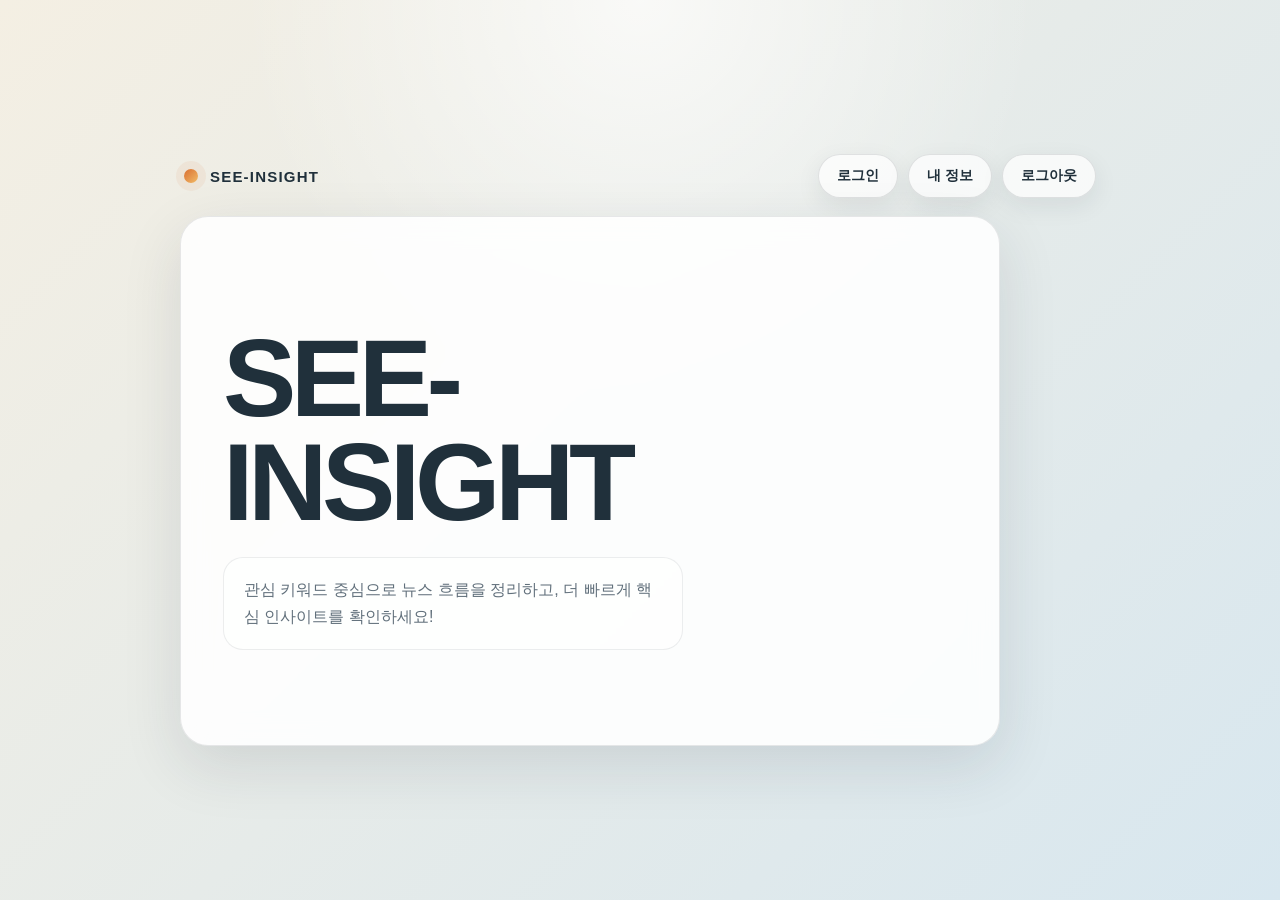
==== src/main/resources/templates/home.html @ 0850aa37 "fix: 홈/로그인 페이지 분리" ====
<!DOCTYPE html>
<html lang="ko" xmlns:th="http://www.thymeleaf.org">
<head>
    <meta charset="UTF-8">
    <meta name="viewport" content="width=device-width, initial-scale=1.0">
    <title>SEE-INSIGHT</title>
    <style>
        :root {
            color-scheme: light;
            --bg-start: #f4efe3;
            --bg-end: #d8e7ef;
            --panel: rgba(255, 255, 255, 0.88);
            --text: #18242d;
            --muted: #61707b;
            --border: rgba(24, 36, 45, 0.1);
            --ink: #20303b;
            --accent: #d96f32;
            --hero: rgba(255, 255, 255, 0.64);
        }

        * {
            box-sizing: border-box;
        }

        body {
            margin: 0;
            min-height: 100vh;
            font-family: "Pretendard", "Apple SD Gothic Neo", "Noto Sans KR", sans-serif;
            color: var(--text);
            background:
                radial-gradient(circle at top, rgba(255, 255, 255, 0.7), transparent 36%),
                linear-gradient(135deg, var(--bg-start), var(--bg-end));
            display: flex;
            align-items: center;
            justify-content: center;
            padding: 24px;
        }

        .home-shell {
            width: min(920px, 100%);
        }

        .home-topbar {
            display: flex;
            align-items: center;
            justify-content: space-between;
            margin-bottom: 18px;
            padding: 0 4px;
        }

        .brand-mark {
            display: inline-flex;
            align-items: center;
            gap: 12px;
            font-size: 15px;
            font-weight: 800;
            letter-spacing: 0.08em;
            text-transform: uppercase;
            color: var(--ink);
        }

        .brand-mark::before {
            content: "";
            width: 14px;
            height: 14px;
            border-radius: 50%;
            background: linear-gradient(135deg, var(--accent), #f2bb67);
            box-shadow: 0 0 0 8px rgba(217, 111, 50, 0.08);
        }

        .top-button {
            display: inline-flex;
            align-items: center;
            justify-content: center;
            min-height: 44px;
            padding: 0 18px;
            border-radius: 999px;
            border: 1px solid rgba(24, 36, 45, 0.12);
            background: rgba(255, 255, 255, 0.72);
            color: var(--ink);
            font-size: 14px;
            font-weight: 700;
            text-decoration: none;
            box-shadow: 0 8px 24px rgba(24, 36, 45, 0.08);
        }

        .top-actions {
            display: flex;
            align-items: center;
            gap: 10px;
        }

        .logout-form {
            margin: 0;
        }

        .top-button.logout {
            cursor: pointer;
            font-family: inherit;
        }

        .home-card {
            width: min(820px, 100%);
            padding: 54px 42px;
            border: 1px solid var(--border);
            border-radius: 28px;
            background: var(--panel);
            box-shadow: 0 20px 60px rgba(31, 41, 55, 0.12);
            backdrop-filter: blur(14px);
        }

        .hero {
            display: grid;
            gap: 24px;
            min-height: 420px;
            align-content: center;
            padding: 26px 0 12px;
        }

        .eyebrow {
            margin: 0;
            font-size: 12px;
            font-weight: 800;
            letter-spacing: 0.18em;
            color: var(--muted);
            text-transform: uppercase;
        }

        .hero-title {
            margin: 0;
            font-size: clamp(46px, 10vw, 110px);
            line-height: 0.94;
            letter-spacing: -0.05em;
            color: var(--ink);
        }

        .hero-copy {
            width: min(460px, 100%);
            margin: 0;
            padding: 18px 20px;
            border-radius: 20px;
            background: var(--hero);
            color: var(--muted);
            line-height: 1.7;
            border: 1px solid rgba(24, 36, 45, 0.08);
        }

        @media (max-width: 640px) {
            .home-topbar {
                flex-direction: column;
                align-items: flex-start;
                gap: 14px;
            }

            .home-card {
                padding: 34px 24px;
            }
        }
    </style>
</head>
<body>
<main class="home-shell">
    <header class="home-topbar">
        <div class="brand-mark">SEE-INSIGHT</div>
        <div class="top-actions">
            <a class="top-button" th:if="${!isAuthenticated}" th:href="${loginPageUrl}">로그인</a>
            <a class="top-button" th:if="${isAuthenticated}" th:href="${profileUrl}">내 정보</a>
            <form class="logout-form" th:if="${isAuthenticated}" th:action="@{/logout}" method="post">
                <button class="top-button logout" type="submit">로그아웃</button>
            </form>
        </div>
    </header>

    <section class="home-card">
        <section class="hero">
            <h1 class="hero-title">SEE-<br>INSIGHT</h1>
            <p class="hero-copy">
                관심 키워드 중심으로 뉴스 흐름을 정리하고, 더 빠르게 핵심 인사이트를 확인하세요!
            </p>
        </section>
    </section>
</main>
</body>
</html>
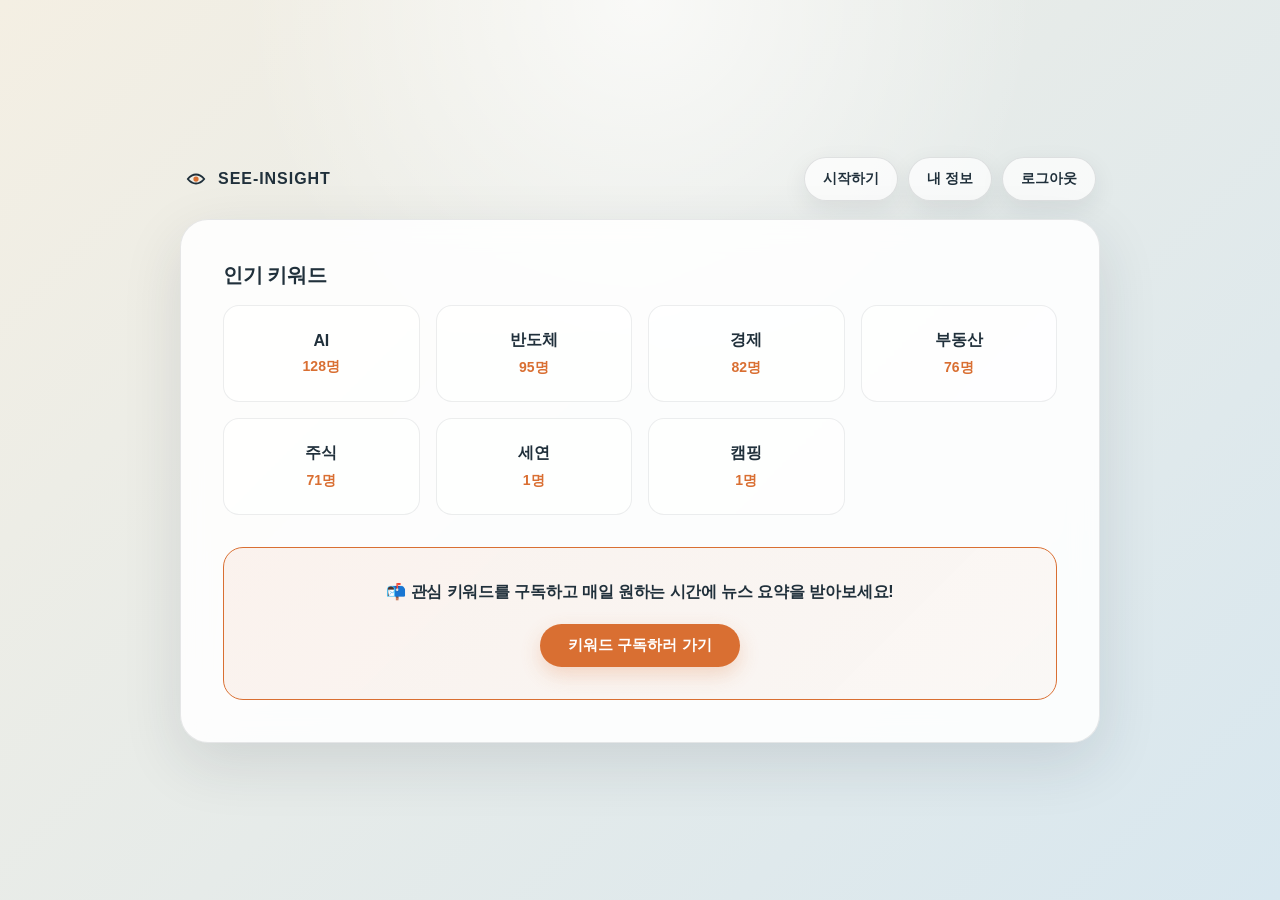
==== commit 01451bec: "refactor: 키워드 관리 페이지 분리" ====
--- a/src/main/resources/templates/home.html
+++ b/src/main/resources/templates/home.html
@@ -51,21 +51,18 @@
         .brand-mark {
             display: inline-flex;
             align-items: center;
-            gap: 12px;
-            font-size: 15px;
+            gap: 10px;
+            font-size: 16px;
             font-weight: 800;
-            letter-spacing: 0.08em;
+            letter-spacing: 0.06em;
             text-transform: uppercase;
             color: var(--ink);
-        }
-
-        .brand-mark::before {
-            content: "";
-            width: 14px;
-            height: 14px;
-            border-radius: 50%;
-            background: linear-gradient(135deg, var(--accent), #f2bb67);
-            box-shadow: 0 0 0 8px rgba(217, 111, 50, 0.08);
+            text-decoration: none;
+            transition: opacity 0.2s ease;
+        }
+        
+        .brand-mark:hover {
+            opacity: 0.8;
         }
 
         .top-button {
@@ -82,6 +79,12 @@
             font-weight: 700;
             text-decoration: none;
             box-shadow: 0 8px 24px rgba(24, 36, 45, 0.08);
+            transition: all 0.2s ease;
+        }
+        
+        .top-button:hover {
+            background: rgba(255, 255, 255, 0.9);
+            transform: translateY(-1px);
         }
 
         .top-actions {
@@ -100,49 +103,116 @@
         }
 
         .home-card {
-            width: min(820px, 100%);
-            padding: 54px 42px;
+            width: min(920px, 100%);
+            padding: 42px;
             border: 1px solid var(--border);
             border-radius: 28px;
             background: var(--panel);
             box-shadow: 0 20px 60px rgba(31, 41, 55, 0.12);
             backdrop-filter: blur(14px);
-        }
-
-        .hero {
+            display: flex;
+            flex-direction: column;
+            gap: 32px;
+        }
+
+        .section-header {
+            margin-bottom: 16px;
+        }
+
+        .section-title {
+            margin: 0;
+            font-size: 20px;
+            font-weight: 800;
+            color: var(--ink);
+            letter-spacing: -0.02em;
+        }
+
+        .popular-keywords-grid {
             display: grid;
-            gap: 24px;
-            min-height: 420px;
-            align-content: center;
-            padding: 26px 0 12px;
-        }
-
-        .eyebrow {
+            grid-template-columns: repeat(auto-fit, minmax(160px, 1fr));
+            gap: 16px;
+            width: 100%;
+        }
+
+        .keyword-card {
+            display: flex;
+            flex-direction: column;
+            align-items: center;
+            justify-content: center;
+            padding: 24px 16px;
+            background: var(--hero);
+            border: 1px solid rgba(24, 36, 45, 0.08);
+            border-radius: 16px;
+            cursor: pointer;
+            transition: all 0.2s ease;
+            text-decoration: none;
+            color: var(--text);
+        }
+
+        .keyword-card:hover {
+            background: rgba(217, 111, 50, 0.08);
+            border-color: var(--accent);
+            transform: translateY(-2px);
+            box-shadow: 0 8px 20px rgba(217, 111, 50, 0.12);
+        }
+
+        .keyword-card-name {
+            font-size: 16px;
+            font-weight: 700;
+            color: var(--ink);
+            margin-bottom: 8px;
+            letter-spacing: -0.01em;
+        }
+
+        .keyword-card-count {
+            font-size: 14px;
+            color: var(--accent);
+            font-weight: 600;
+        }
+
+        .cta-section {
+            display: flex;
+            flex-direction: column;
+            align-items: center;
+            justify-content: center;
+            padding: 32px 24px;
+            background: linear-gradient(135deg, rgba(217, 111, 50, 0.08) 0%, rgba(217, 111, 50, 0.04) 100%);
+            border: 1.5px solid var(--accent);
+            border-radius: 20px;
+            text-align: center;
+            gap: 20px;
+        }
+
+        .cta-text {
+            font-size: 16px;
+            font-weight: 600;
+            color: var(--ink);
+            letter-spacing: -0.01em;
+            line-height: 1.5;
             margin: 0;
-            font-size: 12px;
-            font-weight: 800;
-            letter-spacing: 0.18em;
-            color: var(--muted);
-            text-transform: uppercase;
-        }
-
-        .hero-title {
-            margin: 0;
-            font-size: clamp(46px, 10vw, 110px);
-            line-height: 0.94;
-            letter-spacing: -0.05em;
-            color: var(--ink);
-        }
-
-        .hero-copy {
-            width: min(460px, 100%);
-            margin: 0;
-            padding: 18px 20px;
-            border-radius: 20px;
-            background: var(--hero);
-            color: var(--muted);
-            line-height: 1.7;
-            border: 1px solid rgba(24, 36, 45, 0.08);
+        }
+
+        .cta-button {
+            display: inline-flex;
+            align-items: center;
+            justify-content: center;
+            padding: 12px 28px;
+            background: var(--accent);
+            color: white;
+            border: none;
+            border-radius: 999px;
+            font-size: 15px;
+            font-weight: 700;
+            text-decoration: none;
+            cursor: pointer;
+            transition: all 0.2s ease;
+            box-shadow: 0 8px 20px rgba(217, 111, 50, 0.24);
+        }
+
+        .cta-button:hover {
+            background: #c85a1f;
+            transform: translateY(-2px);
+            box-shadow: 0 12px 28px rgba(217, 111, 50, 0.32);
         }
 
         @media (max-width: 640px) {
@@ -155,15 +225,25 @@
             .home-card {
                 padding: 34px 24px;
             }
+
+            .popular-keywords-grid {
+                grid-template-columns: repeat(auto-fit, minmax(140px, 1fr));
+            }
         }
     </style>
 </head>
 <body>
 <main class="home-shell">
     <header class="home-topbar">
-        <div class="brand-mark">SEE-INSIGHT</div>
+        <a href="/" class="brand-mark">
+            <svg width="24" height="24" viewBox="0 0 32 32" fill="none" xmlns="http://www.w3.org/2000/svg">
+                <path d="M16 10C10 10 5 16 5 16C5 16 10 22 16 22C22 22 27 16 27 16C27 16 22 10 16 10Z" stroke="var(--ink)" stroke-width="2.5" stroke-linecap="round" stroke-linejoin="round"/>
+                <circle cx="16" cy="16" r="3.5" fill="var(--accent)"/>
+            </svg>
+            <span>SEE-INSIGHT</span>
+        </a>
         <div class="top-actions">
-            <a class="top-button" th:if="${!isAuthenticated}" th:href="${loginPageUrl}">로그인</a>
+            <a class="top-button" th:if="${!isAuthenticated}" th:href="${loginPageUrl}">시작하기</a>
             <a class="top-button" th:if="${isAuthenticated}" th:href="${profileUrl}">내 정보</a>
             <form class="logout-form" th:if="${isAuthenticated}" th:action="@{/logout}" method="post">
                 <button class="top-button logout" type="submit">로그아웃</button>
@@ -172,13 +252,56 @@
     </header>
 
     <section class="home-card">
-        <section class="hero">
-            <h1 class="hero-title">SEE-<br>INSIGHT</h1>
-            <p class="hero-copy">
-                관심 키워드 중심으로 뉴스 흐름을 정리하고, 더 빠르게 핵심 인사이트를 확인하세요!
-            </p>
+        <section class="chart-section">
+            <header class="section-header">
+                <h2 class="section-title">인기 키워드</h2>
+            </header>
+            <div class="popular-keywords-grid">
+                <a href="/news?keywordId=1" class="keyword-card">
+                    <div class="keyword-card-name">AI</div>
+                    <div class="keyword-card-count">128명</div>
+                </a>
+                <a href="/news?keywordId=2" class="keyword-card">
+                    <div class="keyword-card-name">반도체</div>
+                    <div class="keyword-card-count">95명</div>
+                </a>
+                <a href="/news?keywordId=3" class="keyword-card">
+                    <div class="keyword-card-name">경제</div>
+                    <div class="keyword-card-count">82명</div>
+                </a>
+                <a href="/news?keywordId=4" class="keyword-card">
+                    <div class="keyword-card-name">부동산</div>
+                    <div class="keyword-card-count">76명</div>
+                </a>
+                <a href="/news?keywordId=5" class="keyword-card">
+                    <div class="keyword-card-name">주식</div>
+                    <div class="keyword-card-count">71명</div>
+                </a>
+                <a href="/news?keywordId=6" class="keyword-card">
+                    <div class="keyword-card-name">세연</div>
+                    <div class="keyword-card-count">1명</div>
+                </a>
+                <a href="/news?keywordId=7" class="keyword-card">
+                    <div class="keyword-card-name">캠핑</div>
+                    <div class="keyword-card-count">1명</div>
+                </a>
+            </div>
+         </section>
+
+        <section class="cta-section">
+            <p class="cta-text">📬 관심 키워드를 구독하고 매일 원하는 시간에 뉴스 요약을 받아보세요!</p>
+            <a href="/subscriptions" class="cta-button">키워드 구독하러 가기</a>
         </section>
+
     </section>
 </main>
+
+<script th:inline="javascript">
+    /*<![CDATA[*/
+    document.addEventListener("DOMContentLoaded", function() {
+        const isAuthenticated = /*[[${isAuthenticated}]]*/ false;
+    });
+    /*]]>*/
+</script>
 </body>
-</html>
+</html>
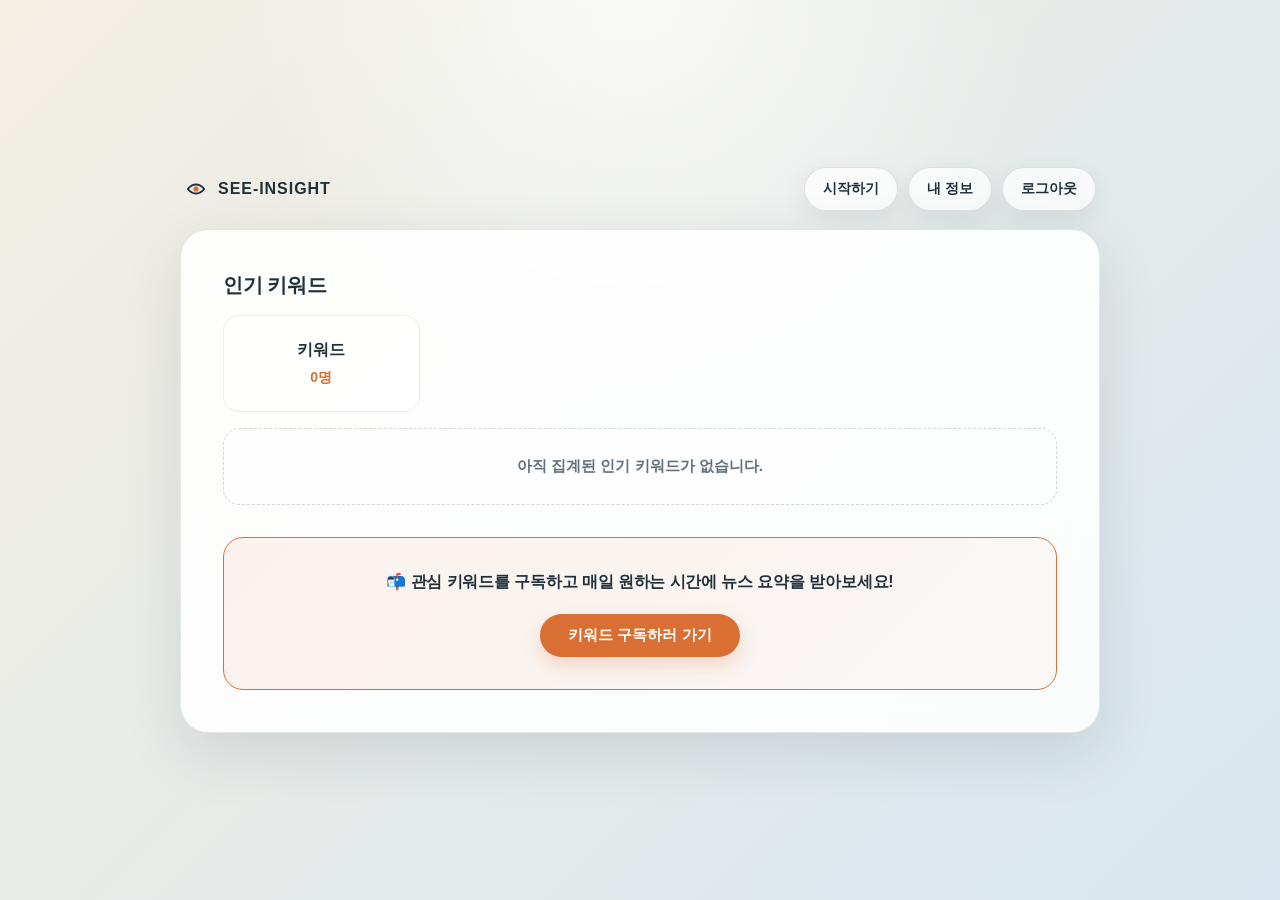
==== commit a67d262c: "fix: home.html 인기키워드 값 표시" ====
--- a/src/main/resources/templates/home.html
+++ b/src/main/resources/templates/home.html
@@ -167,6 +167,18 @@
         .keyword-card-count {
             font-size: 14px;
             color: var(--accent);
+            font-weight: 600;
+        }
+
+        .keyword-empty {
+            grid-column: 1 / -1;
+            padding: 28px 20px;
+            border-radius: 16px;
+            border: 1px dashed rgba(24, 36, 45, 0.18);
+            background: rgba(255, 255, 255, 0.45);
+            text-align: center;
+            color: var(--muted);
+            font-size: 15px;
             font-weight: 600;
         }
 
@@ -257,34 +269,15 @@
                 <h2 class="section-title">인기 키워드</h2>
             </header>
             <div class="popular-keywords-grid">
-                <a href="/news?keywordId=1" class="keyword-card">
-                    <div class="keyword-card-name">AI</div>
-                    <div class="keyword-card-count">128명</div>
+                <a th:each="keyword : ${dashboard.bestKeywords}"
+                   th:href="@{/news(keywordId=${keyword.keywordId})}"
+                   class="keyword-card">
+                    <div class="keyword-card-name" th:text="${keyword.keyword}">키워드</div>
+                    <div class="keyword-card-count" th:text="${keyword.subscriberCount + '명'}">0명</div>
                 </a>
-                <a href="/news?keywordId=2" class="keyword-card">
-                    <div class="keyword-card-name">반도체</div>
-                    <div class="keyword-card-count">95명</div>
-                </a>
-                <a href="/news?keywordId=3" class="keyword-card">
-                    <div class="keyword-card-name">경제</div>
-                    <div class="keyword-card-count">82명</div>
-                </a>
-                <a href="/news?keywordId=4" class="keyword-card">
-                    <div class="keyword-card-name">부동산</div>
-                    <div class="keyword-card-count">76명</div>
-                </a>
-                <a href="/news?keywordId=5" class="keyword-card">
-                    <div class="keyword-card-name">주식</div>
-                    <div class="keyword-card-count">71명</div>
-                </a>
-                <a href="/news?keywordId=6" class="keyword-card">
-                    <div class="keyword-card-name">세연</div>
-                    <div class="keyword-card-count">1명</div>
-                </a>
-                <a href="/news?keywordId=7" class="keyword-card">
-                    <div class="keyword-card-name">캠핑</div>
-                    <div class="keyword-card-count">1명</div>
-                </a>
+                <div class="keyword-empty" th:if="${#lists.isEmpty(dashboard.bestKeywords)}">
+                    아직 집계된 인기 키워드가 없습니다.
+                </div>
             </div>
          </section>
 
@@ -304,4 +297,4 @@
     /*]]>*/
 </script>
 </body>
-</html>+</html>
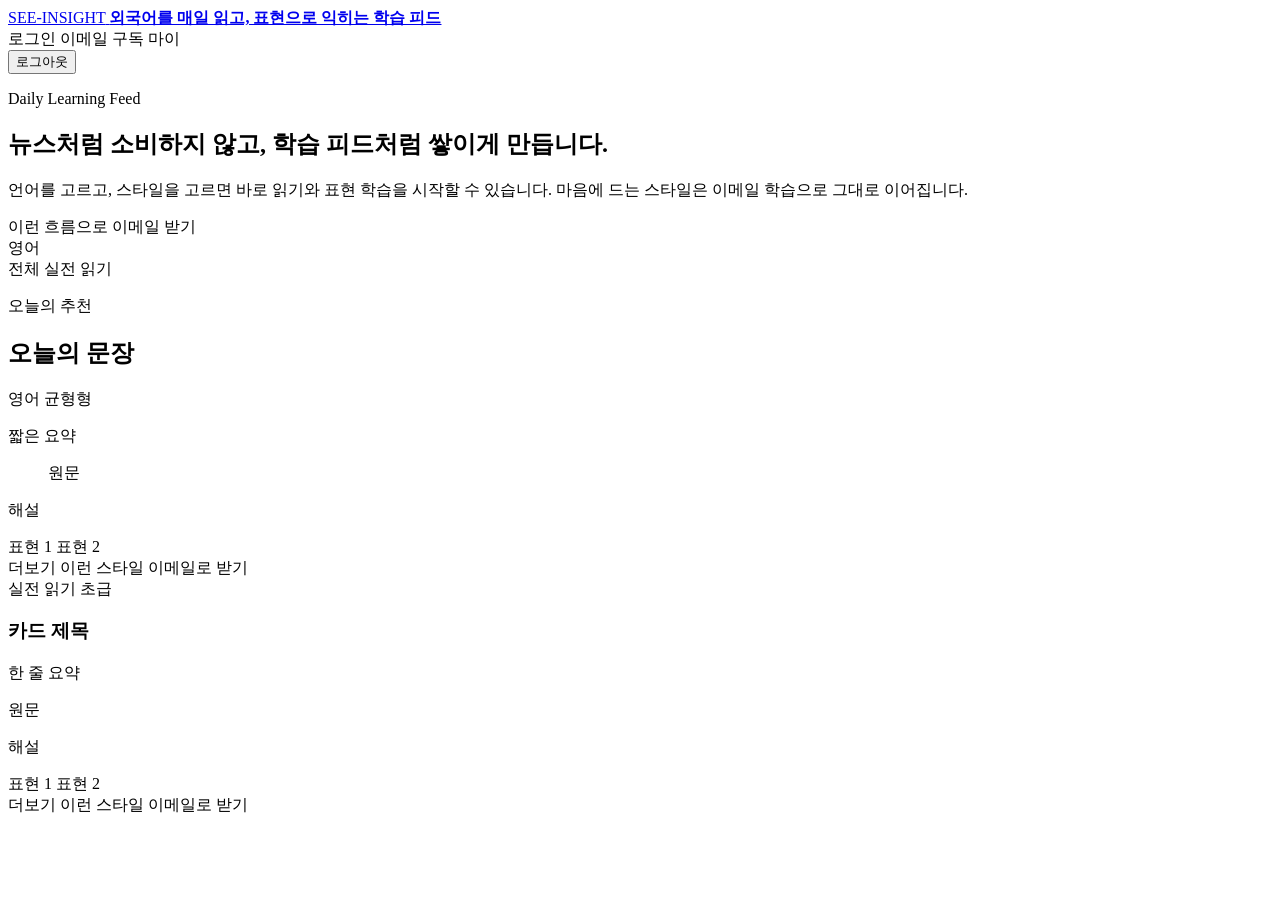
==== commit 200efa4d: "feat(ui): 학습 피드와 구독 화면 개편" ====
--- a/src/main/resources/templates/home.html
+++ b/src/main/resources/templates/home.html
@@ -3,298 +3,121 @@
 <head>
     <meta charset="UTF-8">
     <meta name="viewport" content="width=device-width, initial-scale=1.0">
-    <title>SEE-INSIGHT</title>
-    <style>
-        :root {
-            color-scheme: light;
-            --bg-start: #f4efe3;
-            --bg-end: #d8e7ef;
-            --panel: rgba(255, 255, 255, 0.88);
-            --text: #18242d;
-            --muted: #61707b;
-            --border: rgba(24, 36, 45, 0.1);
-            --ink: #20303b;
-            --accent: #d96f32;
-            --hero: rgba(255, 255, 255, 0.64);
-        }
-
-        * {
-            box-sizing: border-box;
-        }
-
-        body {
-            margin: 0;
-            min-height: 100vh;
-            font-family: "Pretendard", "Apple SD Gothic Neo", "Noto Sans KR", sans-serif;
-            color: var(--text);
-            background:
-                radial-gradient(circle at top, rgba(255, 255, 255, 0.7), transparent 36%),
-                linear-gradient(135deg, var(--bg-start), var(--bg-end));
-            display: flex;
-            align-items: center;
-            justify-content: center;
-            padding: 24px;
-        }
-
-        .home-shell {
-            width: min(920px, 100%);
-        }
-
-        .home-topbar {
-            display: flex;
-            align-items: center;
-            justify-content: space-between;
-            margin-bottom: 18px;
-            padding: 0 4px;
-        }
-
-        .brand-mark {
-            display: inline-flex;
-            align-items: center;
-            gap: 10px;
-            font-size: 16px;
-            font-weight: 800;
-            letter-spacing: 0.06em;
-            text-transform: uppercase;
-            color: var(--ink);
-            text-decoration: none;
-            transition: opacity 0.2s ease;
-        }
-        
-        .brand-mark:hover {
-            opacity: 0.8;
-        }
-
-        .top-button {
-            display: inline-flex;
-            align-items: center;
-            justify-content: center;
-            min-height: 44px;
-            padding: 0 18px;
-            border-radius: 999px;
-            border: 1px solid rgba(24, 36, 45, 0.12);
-            background: rgba(255, 255, 255, 0.72);
-            color: var(--ink);
-            font-size: 14px;
-            font-weight: 700;
-            text-decoration: none;
-            box-shadow: 0 8px 24px rgba(24, 36, 45, 0.08);
-            transition: all 0.2s ease;
-        }
-        
-        .top-button:hover {
-            background: rgba(255, 255, 255, 0.9);
-            transform: translateY(-1px);
-        }
-
-        .top-actions {
-            display: flex;
-            align-items: center;
-            gap: 10px;
-        }
-
-        .logout-form {
-            margin: 0;
-        }
-
-        .top-button.logout {
-            cursor: pointer;
-            font-family: inherit;
-        }
-
-        .home-card {
-            width: min(920px, 100%);
-            padding: 42px;
-            border: 1px solid var(--border);
-            border-radius: 28px;
-            background: var(--panel);
-            box-shadow: 0 20px 60px rgba(31, 41, 55, 0.12);
-            backdrop-filter: blur(14px);
-            display: flex;
-            flex-direction: column;
-            gap: 32px;
-        }
-
-        .section-header {
-            margin-bottom: 16px;
-        }
-
-        .section-title {
-            margin: 0;
-            font-size: 20px;
-            font-weight: 800;
-            color: var(--ink);
-            letter-spacing: -0.02em;
-        }
-
-        .popular-keywords-grid {
-            display: grid;
-            grid-template-columns: repeat(auto-fit, minmax(160px, 1fr));
-            gap: 16px;
-            width: 100%;
-        }
-
-        .keyword-card {
-            display: flex;
-            flex-direction: column;
-            align-items: center;
-            justify-content: center;
-            padding: 24px 16px;
-            background: var(--hero);
-            border: 1px solid rgba(24, 36, 45, 0.08);
-            border-radius: 16px;
-            cursor: pointer;
-            transition: all 0.2s ease;
-            text-decoration: none;
-            color: var(--text);
-        }
-
-        .keyword-card:hover {
-            background: rgba(217, 111, 50, 0.08);
-            border-color: var(--accent);
-            transform: translateY(-2px);
-            box-shadow: 0 8px 20px rgba(217, 111, 50, 0.12);
-        }
-
-        .keyword-card-name {
-            font-size: 16px;
-            font-weight: 700;
-            color: var(--ink);
-            margin-bottom: 8px;
-            letter-spacing: -0.01em;
-        }
-
-        .keyword-card-count {
-            font-size: 14px;
-            color: var(--accent);
-            font-weight: 600;
-        }
-
-        .keyword-empty {
-            grid-column: 1 / -1;
-            padding: 28px 20px;
-            border-radius: 16px;
-            border: 1px dashed rgba(24, 36, 45, 0.18);
-            background: rgba(255, 255, 255, 0.45);
-            text-align: center;
-            color: var(--muted);
-            font-size: 15px;
-            font-weight: 600;
-        }
-
-        .cta-section {
-            display: flex;
-            flex-direction: column;
-            align-items: center;
-            justify-content: center;
-            padding: 32px 24px;
-            background: linear-gradient(135deg, rgba(217, 111, 50, 0.08) 0%, rgba(217, 111, 50, 0.04) 100%);
-            border: 1.5px solid var(--accent);
-            border-radius: 20px;
-            text-align: center;
-            gap: 20px;
-        }
-
-        .cta-text {
-            font-size: 16px;
-            font-weight: 600;
-            color: var(--ink);
-            letter-spacing: -0.01em;
-            line-height: 1.5;
-            margin: 0;
-        }
-
-        .cta-button {
-            display: inline-flex;
-            align-items: center;
-            justify-content: center;
-            padding: 12px 28px;
-            background: var(--accent);
-            color: white;
-            border: none;
-            border-radius: 999px;
-            font-size: 15px;
-            font-weight: 700;
-            text-decoration: none;
-            cursor: pointer;
-            transition: all 0.2s ease;
-            box-shadow: 0 8px 20px rgba(217, 111, 50, 0.24);
-        }
-
-        .cta-button:hover {
-            background: #c85a1f;
-            transform: translateY(-2px);
-            box-shadow: 0 12px 28px rgba(217, 111, 50, 0.32);
-        }
-
-        @media (max-width: 640px) {
-            .home-topbar {
-                flex-direction: column;
-                align-items: flex-start;
-                gap: 14px;
-            }
-
-            .home-card {
-                padding: 34px 24px;
-            }
-
-            .popular-keywords-grid {
-                grid-template-columns: repeat(auto-fit, minmax(140px, 1fr));
-            }
-        }
-    </style>
+    <title>SEE-INSIGHT | 학습 피드</title>
+    <link rel="stylesheet" th:href="@{/css/app.css}">
 </head>
 <body>
-<main class="home-shell">
-    <header class="home-topbar">
-        <a href="/" class="brand-mark">
-            <svg width="24" height="24" viewBox="0 0 32 32" fill="none" xmlns="http://www.w3.org/2000/svg">
-                <path d="M16 10C10 10 5 16 5 16C5 16 10 22 16 22C22 22 27 16 27 16C27 16 22 10 16 10Z" stroke="var(--ink)" stroke-width="2.5" stroke-linecap="round" stroke-linejoin="round"/>
-                <circle cx="16" cy="16" r="3.5" fill="var(--accent)"/>
-            </svg>
-            <span>SEE-INSIGHT</span>
+<main class="page-shell">
+    <header class="topbar">
+        <a href="/" class="brand-link">
+            <span class="brand-kicker">SEE-INSIGHT</span>
+            <strong>외국어를 매일 읽고, 표현으로 익히는 학습 피드</strong>
         </a>
-        <div class="top-actions">
-            <a class="top-button" th:if="${!isAuthenticated}" th:href="${loginPageUrl}">시작하기</a>
-            <a class="top-button" th:if="${isAuthenticated}" th:href="${profileUrl}">내 정보</a>
-            <form class="logout-form" th:if="${isAuthenticated}" th:action="@{/logout}" method="post">
-                <button class="top-button logout" type="submit">로그아웃</button>
+        <div class="topbar-actions">
+            <a class="ghost-button" th:if="${!isAuthenticated}" th:href="${loginPageUrl}">로그인</a>
+            <a class="ghost-button" th:if="${isAuthenticated}" th:href="${subscriptionsUrl}">이메일 구독</a>
+            <a class="ghost-button" th:if="${isAuthenticated}" th:href="${profileUrl}">마이</a>
+            <form th:if="${isAuthenticated}" th:action="@{/logout}" method="post">
+                <button class="ghost-button" type="submit">로그아웃</button>
             </form>
         </div>
     </header>
 
-    <section class="home-card">
-        <section class="chart-section">
-            <header class="section-header">
-                <h2 class="section-title">인기 키워드</h2>
-            </header>
-            <div class="popular-keywords-grid">
-                <a th:each="keyword : ${dashboard.bestKeywords}"
-                   th:href="@{/news(keywordId=${keyword.keywordId})}"
-                   class="keyword-card">
-                    <div class="keyword-card-name" th:text="${keyword.keyword}">키워드</div>
-                    <div class="keyword-card-count" th:text="${keyword.subscriberCount + '명'}">0명</div>
-                </a>
-                <div class="keyword-empty" th:if="${#lists.isEmpty(dashboard.bestKeywords)}">
-                    아직 집계된 인기 키워드가 없습니다.
-                </div>
+    <section class="hero-panel">
+        <div class="hero-copy">
+            <p class="eyebrow">Daily Learning Feed</p>
+            <h1>뉴스처럼 소비하지 않고, 학습 피드처럼 쌓이게 만듭니다.</h1>
+            <p class="hero-description">
+                언어를 고르고, 스타일을 고르면 바로 읽기와 표현 학습을 시작할 수 있습니다.
+                마음에 드는 스타일은 이메일 학습으로 그대로 이어집니다.
+            </p>
+        </div>
+        <a class="primary-button"
+           th:href="@{/subscriptions(studyLanguage=${feed.selectedStudyLanguage}, learningStyle=${feed.selectedLearningStyle != 'ALL' ? feed.selectedLearningStyle : 'BALANCED'})}">
+            이런 흐름으로 이메일 받기
+        </a>
+    </section>
+
+    <section class="filter-panel">
+        <div class="tab-list">
+            <a th:each="language : ${studyLanguages}"
+               class="tab-pill"
+               th:classappend="${feed.selectedStudyLanguage == language.name()} ? ' active' : ''"
+               th:href="${feed.selectedLearningStyle == 'ALL'} ? @{/(studyLanguage=${language})} : @{/(studyLanguage=${language}, learningStyle=${feed.selectedLearningStyle})}"
+               th:text="${language.label}">영어</a>
+        </div>
+
+        <div class="filter-list">
+            <a class="filter-pill"
+               th:classappend="${feed.selectedLearningStyle == 'ALL'} ? ' active' : ''"
+               th:href="@{/(studyLanguage=${feed.selectedStudyLanguage})}">전체</a>
+            <a th:each="style : ${learningStyles}"
+               class="filter-pill"
+               th:classappend="${feed.selectedLearningStyle == style.name()} ? ' active' : ''"
+               th:href="@{/(studyLanguage=${feed.selectedStudyLanguage}, learningStyle=${style})}"
+               th:text="${style.label}">실전 읽기</a>
+        </div>
+    </section>
+
+    <section class="featured-panel" th:if="${feed.featuredContent != null}">
+        <div class="featured-header">
+            <div>
+                <p class="eyebrow">오늘의 추천</p>
+                <h2 th:text="${feed.featuredContent.title}">오늘의 문장</h2>
             </div>
-         </section>
+            <div class="tag-row">
+                <span class="tag" th:text="${feed.selectedStudyLanguageLabel}">영어</span>
+                <span class="tag subtle" th:text="${feed.featuredContent.learningStyleLabel}">균형형</span>
+            </div>
+        </div>
 
-        <section class="cta-section">
-            <p class="cta-text">📬 관심 키워드를 구독하고 매일 원하는 시간에 뉴스 요약을 받아보세요!</p>
-            <a href="/subscriptions" class="cta-button">키워드 구독하러 가기</a>
-        </section>
+        <p class="featured-summary" th:text="${feed.featuredContent.summary}">짧은 요약</p>
+        <blockquote class="source-quote" th:text="${feed.featuredContent.sourceText}">원문</blockquote>
+        <p class="featured-explanation" th:text="${feed.featuredContent.explanationText}">해설</p>
 
+        <div class="point-list">
+            <span class="point-chip" th:text="${feed.featuredContent.expressionOne}">표현 1</span>
+            <span class="point-chip" th:text="${feed.featuredContent.expressionTwo}">표현 2</span>
+        </div>
+
+        <div class="card-actions">
+            <a class="ghost-button"
+               th:if="${feed.featuredContent.sourceLink != null}"
+               th:href="${feed.featuredContent.sourceLink}"
+               target="_blank" rel="noreferrer">더보기</a>
+            <a class="primary-button"
+               th:href="@{/subscriptions(studyLanguage=${feed.featuredContent.studyLanguage}, learningStyle=${feed.featuredContent.learningStyle})}">
+                이런 스타일 이메일로 받기
+            </a>
+        </div>
+    </section>
+
+    <section class="content-grid">
+        <article class="feed-card" th:each="card : ${feed.feedCards}">
+            <div class="card-top">
+                <span class="tag subtle" th:text="${card.learningStyleLabel}">실전 읽기</span>
+                <span class="tag subtle" th:text="${card.difficultyLevelLabel}">초급</span>
+            </div>
+            <h3 th:text="${card.title}">카드 제목</h3>
+            <p class="feed-summary" th:text="${card.summary}">한 줄 요약</p>
+            <p class="feed-source" th:text="${card.sourceText}">원문</p>
+            <p class="feed-explanation" th:text="${card.explanationText}">해설</p>
+
+            <div class="point-list compact">
+                <span class="point-chip" th:text="${card.expressionOne}">표현 1</span>
+                <span class="point-chip" th:text="${card.expressionTwo}">표현 2</span>
+            </div>
+
+            <div class="card-actions">
+                <a class="ghost-button"
+                   th:if="${card.sourceLink != null}"
+                   th:href="${card.sourceLink}"
+                   target="_blank" rel="noreferrer">더보기</a>
+                <a class="ghost-button"
+                   th:href="@{/subscriptions(studyLanguage=${card.studyLanguage}, learningStyle=${card.learningStyle})}">이런 스타일 이메일로 받기</a>
+            </div>
+        </article>
     </section>
 </main>
-
-<script th:inline="javascript">
-    /*<![CDATA[*/
-    document.addEventListener("DOMContentLoaded", function() {
-        const isAuthenticated = /*[[${isAuthenticated}]]*/ false;
-    });
-    /*]]>*/
-</script>
 </body>
 </html>
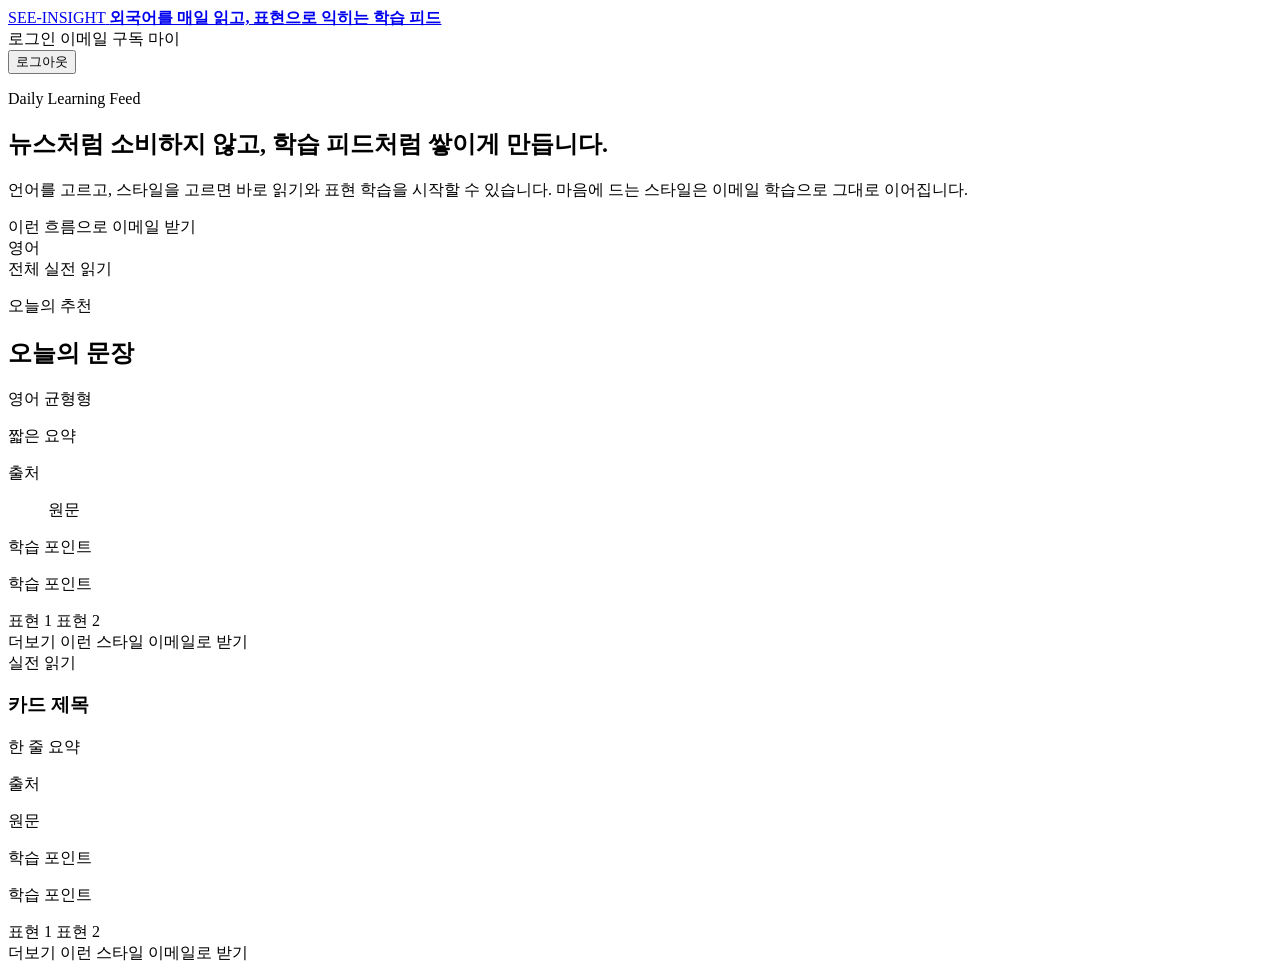
==== commit 1c010f6e: "feat: 학습 구독 화면을 단순화" ====
--- a/src/main/resources/templates/home.html
+++ b/src/main/resources/templates/home.html
@@ -72,12 +72,22 @@
         </div>
 
         <p class="featured-summary" th:text="${feed.featuredContent.summary}">짧은 요약</p>
+        <p class="source-meta"
+           th:if="${feed.featuredContent.sourceName != null or feed.featuredContent.sourceHost != null}"
+           th:text="${'출처: ' + (feed.featuredContent.sourceName != null ? feed.featuredContent.sourceName : feed.featuredContent.sourceHost)
+                    + (feed.featuredContent.sourceHost != null ? ' · ' + feed.featuredContent.sourceHost : '')}">
+            출처
+        </p>
         <blockquote class="source-quote" th:text="${feed.featuredContent.sourceText}">원문</blockquote>
-        <p class="featured-explanation" th:text="${feed.featuredContent.explanationText}">해설</p>
+        <p class="eyebrow learning-point-label">학습 포인트</p>
+        <p class="featured-explanation" th:text="${feed.featuredContent.explanationText}">학습 포인트</p>
 
-        <div class="point-list">
-            <span class="point-chip" th:text="${feed.featuredContent.expressionOne}">표현 1</span>
-            <span class="point-chip" th:text="${feed.featuredContent.expressionTwo}">표현 2</span>
+        <div class="point-list"
+             th:if="${feed.featuredContent.expressionOne != null or feed.featuredContent.expressionTwo != null}">
+            <span class="point-chip" th:if="${feed.featuredContent.expressionOne != null}"
+                  th:text="${feed.featuredContent.expressionOne}">표현 1</span>
+            <span class="point-chip" th:if="${feed.featuredContent.expressionTwo != null}"
+                  th:text="${feed.featuredContent.expressionTwo}">표현 2</span>
         </div>
 
         <div class="card-actions">
@@ -96,16 +106,22 @@
         <article class="feed-card" th:each="card : ${feed.feedCards}">
             <div class="card-top">
                 <span class="tag subtle" th:text="${card.learningStyleLabel}">실전 읽기</span>
-                <span class="tag subtle" th:text="${card.difficultyLevelLabel}">초급</span>
             </div>
             <h3 th:text="${card.title}">카드 제목</h3>
             <p class="feed-summary" th:text="${card.summary}">한 줄 요약</p>
+            <p class="source-meta"
+               th:if="${card.sourceName != null or card.sourceHost != null}"
+               th:text="${'출처: ' + (card.sourceName != null ? card.sourceName : card.sourceHost)
+                        + (card.sourceHost != null ? ' · ' + card.sourceHost : '')}">
+                출처
+            </p>
             <p class="feed-source" th:text="${card.sourceText}">원문</p>
-            <p class="feed-explanation" th:text="${card.explanationText}">해설</p>
+            <p class="eyebrow learning-point-label">학습 포인트</p>
+            <p class="feed-explanation" th:text="${card.explanationText}">학습 포인트</p>
 
-            <div class="point-list compact">
-                <span class="point-chip" th:text="${card.expressionOne}">표현 1</span>
-                <span class="point-chip" th:text="${card.expressionTwo}">표현 2</span>
+            <div class="point-list compact" th:if="${card.expressionOne != null or card.expressionTwo != null}">
+                <span class="point-chip" th:if="${card.expressionOne != null}" th:text="${card.expressionOne}">표현 1</span>
+                <span class="point-chip" th:if="${card.expressionTwo != null}" th:text="${card.expressionTwo}">표현 2</span>
             </div>
 
             <div class="card-actions">
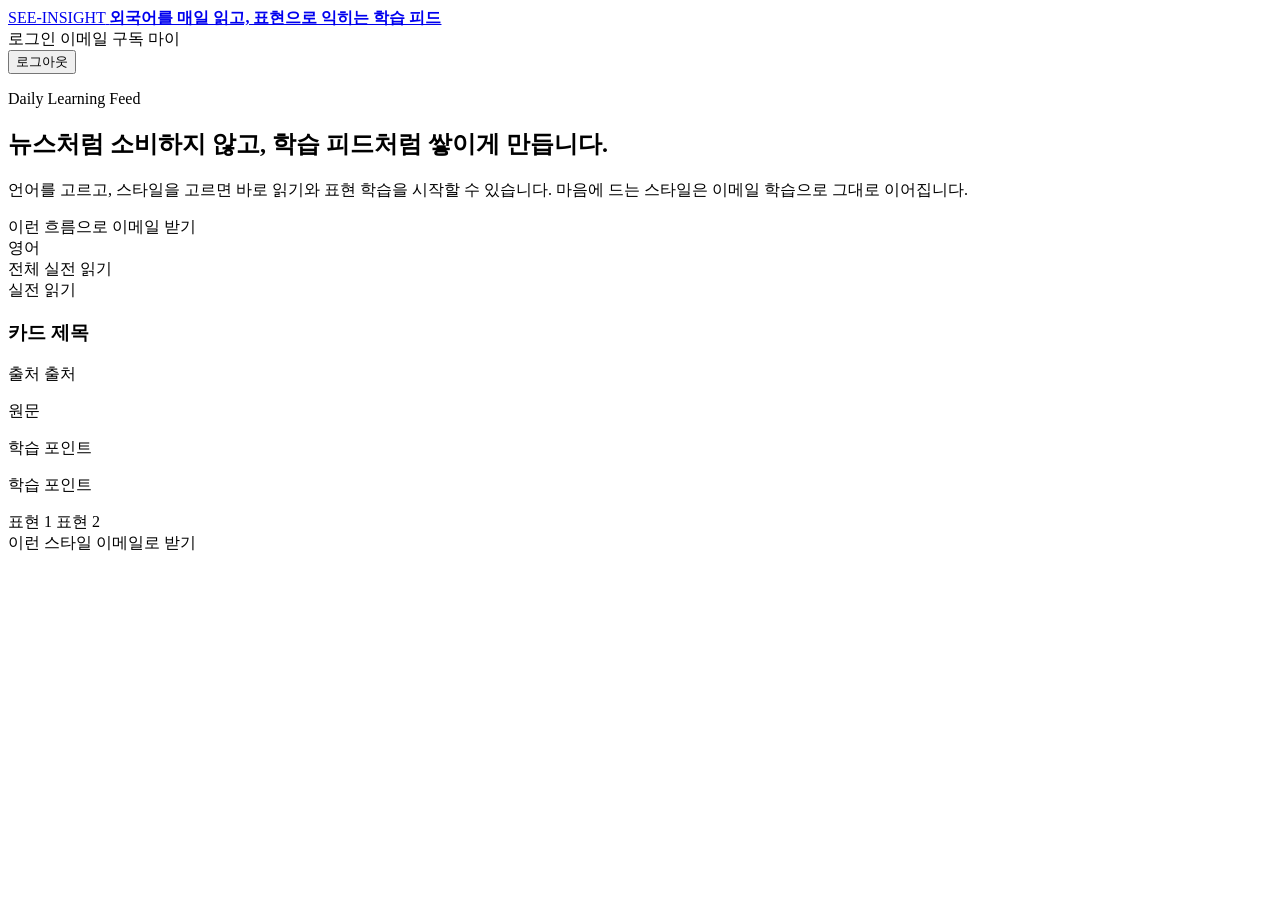
==== commit fc242131: "refactor: 홈 피드 중복 콘텐츠 제거" ====
--- a/src/main/resources/templates/home.html
+++ b/src/main/resources/templates/home.html
@@ -59,61 +59,23 @@
         </div>
     </section>
 
-    <section class="featured-panel" th:if="${feed.featuredContent != null}">
-        <div class="featured-header">
-            <div>
-                <p class="eyebrow">오늘의 추천</p>
-                <h2 th:text="${feed.featuredContent.title}">오늘의 문장</h2>
-            </div>
-            <div class="tag-row">
-                <span class="tag" th:text="${feed.selectedStudyLanguageLabel}">영어</span>
-                <span class="tag subtle" th:text="${feed.featuredContent.learningStyleLabel}">균형형</span>
-            </div>
-        </div>
-
-        <p class="featured-summary" th:text="${feed.featuredContent.summary}">짧은 요약</p>
-        <p class="source-meta"
-           th:if="${feed.featuredContent.sourceName != null or feed.featuredContent.sourceHost != null}"
-           th:text="${'출처: ' + (feed.featuredContent.sourceName != null ? feed.featuredContent.sourceName : feed.featuredContent.sourceHost)
-                    + (feed.featuredContent.sourceHost != null ? ' · ' + feed.featuredContent.sourceHost : '')}">
-            출처
-        </p>
-        <blockquote class="source-quote" th:text="${feed.featuredContent.sourceText}">원문</blockquote>
-        <p class="eyebrow learning-point-label">학습 포인트</p>
-        <p class="featured-explanation" th:text="${feed.featuredContent.explanationText}">학습 포인트</p>
-
-        <div class="point-list"
-             th:if="${feed.featuredContent.expressionOne != null or feed.featuredContent.expressionTwo != null}">
-            <span class="point-chip" th:if="${feed.featuredContent.expressionOne != null}"
-                  th:text="${feed.featuredContent.expressionOne}">표현 1</span>
-            <span class="point-chip" th:if="${feed.featuredContent.expressionTwo != null}"
-                  th:text="${feed.featuredContent.expressionTwo}">표현 2</span>
-        </div>
-
-        <div class="card-actions">
-            <a class="ghost-button"
-               th:if="${feed.featuredContent.sourceLink != null}"
-               th:href="${feed.featuredContent.sourceLink}"
-               target="_blank" rel="noreferrer">더보기</a>
-            <a class="primary-button"
-               th:href="@{/subscriptions(studyLanguage=${feed.featuredContent.studyLanguage}, learningStyle=${feed.featuredContent.learningStyle})}">
-                이런 스타일 이메일로 받기
-            </a>
-        </div>
-    </section>
-
     <section class="content-grid">
         <article class="feed-card" th:each="card : ${feed.feedCards}">
             <div class="card-top">
                 <span class="tag subtle" th:text="${card.learningStyleLabel}">실전 읽기</span>
             </div>
             <h3 th:text="${card.title}">카드 제목</h3>
-            <p class="feed-summary" th:text="${card.summary}">한 줄 요약</p>
             <p class="source-meta"
                th:if="${card.sourceName != null or card.sourceHost != null}"
-               th:text="${'출처: ' + (card.sourceName != null ? card.sourceName : card.sourceHost)
-                        + (card.sourceHost != null ? ' · ' + card.sourceHost : '')}">
-                출처
+               th:with="sourceLabel=${card.sourceName != null ? card.sourceName : card.sourceHost},
+                        hostLabel=${card.sourceHost != null ? ' · ' + card.sourceHost : ''}">
+                <a th:if="${card.sourceLink != null}"
+                   th:href="${card.sourceLink}"
+                   target="_blank"
+                   rel="noreferrer"
+                   th:text="${'출처: ' + sourceLabel + hostLabel}">출처</a>
+                <span th:unless="${card.sourceLink != null}"
+                      th:text="${'출처: ' + sourceLabel + hostLabel}">출처</span>
             </p>
             <p class="feed-source" th:text="${card.sourceText}">원문</p>
             <p class="eyebrow learning-point-label">학습 포인트</p>
@@ -126,10 +88,6 @@
 
             <div class="card-actions">
                 <a class="ghost-button"
-                   th:if="${card.sourceLink != null}"
-                   th:href="${card.sourceLink}"
-                   target="_blank" rel="noreferrer">더보기</a>
-                <a class="ghost-button"
                    th:href="@{/subscriptions(studyLanguage=${card.studyLanguage}, learningStyle=${card.learningStyle})}">이런 스타일 이메일로 받기</a>
             </div>
         </article>
